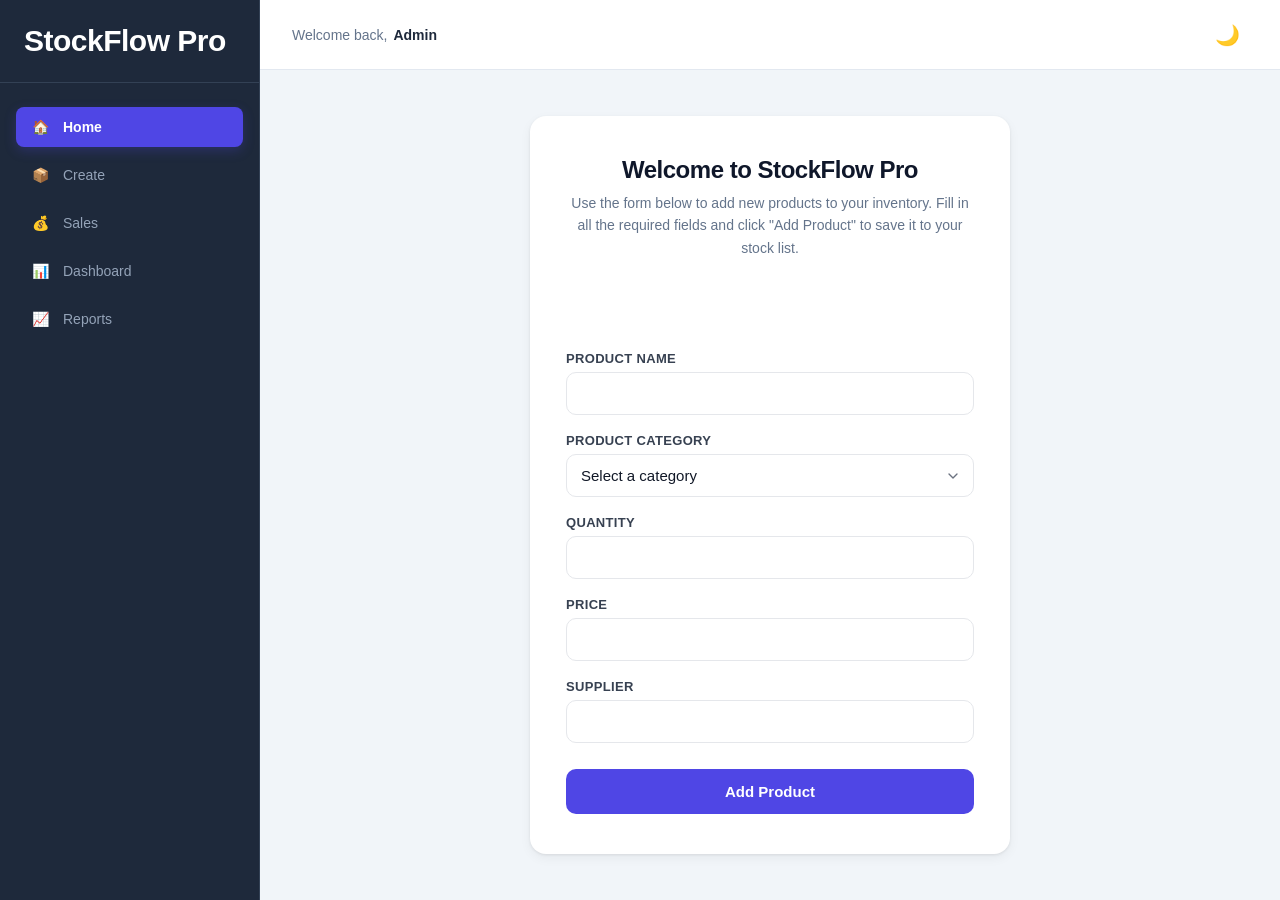
==== form.html @ c55846ee "connected the addProduct to the Dom and improveed it" ====
<!DOCTYPE html>
<html lang="en">

<head>
    <meta charset="UTF-8">
    <meta name="viewport" content="width=device-width, initial-scale=1.0">
    <title>StockFlow Pro</title>
    <link rel="stylesheet" href="./assets/css/styles.css">
    <link rel="stylesheet" href="./assets/css/form.css">
</head>

<body>
    <div class="app-layout">
        <aside class="sidebar">
            <div class="sidebar__brand">
                <h2 class="sidebar__title">StockFlow Pro</h2>
            </div>

            <nav class="sidebar__nav">
                <ul class="sidebar__menu">
                    <li class="sidebar__item">
                        <a href="index.html" class="sidebar__link sidebar__link--active">
                            <span class="sidebar__icon">🏠</span> Home
                        </a>
                    </li>
                    <li class="sidebar__item">
                        <a href="form.html" class="sidebar__link">
                            <span class="sidebar__icon">📦</span> Create
                        </a>
                    </li>
                    <li class="sidebar__item">
                        <a href="#" class="sidebar__link">
                            <span class="sidebar__icon">💰</span> Sales
                        </a>
                    </li>
                    <li class="sidebar__item">
                        <a href="#" class="sidebar__link">
                            <span class="sidebar__icon">📊</span> Dashboard
                        </a>
                    </li>
                    <li class="sidebar__item">
                        <a href="#" class="sidebar__link">
                            <span class="sidebar__icon">📈</span> Reports
                        </a>
                    </li>
                </ul>
            </nav>
        </aside>
           <div class="main-viewport">

            <!-- 4. TOP UTILITY HEADER -->
            <header class="top-bar">
               

                <div class="top-bar__actions">
                    

                    <div class="user-badge">
                        <span class="user-badge__greeting">Welcome back,</span>
                        <strong class="user-badge__name">Admin</strong>
                    </div>
                </div>
                <button id="darkModeToggle" class="top-bar__btn-toggle" aria-label="Toggle dark mode">🌙</button>
            </header>

            <!-- 5. DYNAMIC CONTENT CONTAINER -->
            <main id="form-content" class="form-content">
                <!-- Single wrapper inside main makes managing grid/flex spacing for dashboard cards incredibly easy -->
                <div class="form-container">
                    <h1 class="form-container__title">Welcome to StockFlow Pro</h1>
                    <p class="form-container__description">Use the form below to add new products to your inventory. Fill in all the required fields and click "Add Product" to save it to your stock list.</p>
                    <div class="user-feedback">
                        
                    </div>
                    <form id="productForm" class="product-form" >
                        <div class="form-group">
                            <label for="productName" class="form-label">Product Name</label>
                            <input type="text" id="productName" name="productName" class="form-input" required>
                        </div>
                        <div class="form-group">
                            <label for="productCategory" class="form-label">Product Category</label>
                            <select id = "productCategory" name="productCategory" class="form-input" required>
                                <option value="">Select a category</option>
                                <option value="electronics">Electronics</option>
                                <option value="sports">Sports</option>
                                <option value="furniture">Furniture</option>
                                <option value="books">Books</option>
                            </select>
                        </div>
                        <div class="form-group">
                            <label for="productQuantity" class="form-label">Quantity</label>
                            <input type="number" id="productQuantity" name="productQuantity" class="form-input" required min="0">       
                        </div>
                        <div class="form-group">
                            <label for = "productPrice" class="form-label" >Price</label>
                            <input type="number" id="productPrice" name="productPrice" class="form-input" required min="0" step="0.01">
                        </div>
                        <div class="form-group">
                            <label for="productSupplier" class="form-label">Supplier</label>
                            <input type="text" id="productSupplier" name="productSupplier" class="form-input" required>
                        </div>
                        <button type="submit" class="form-btn">Add Product</button>
                    </form>
                </div>
            </main>
            

        </div>
    </div>
    <script type="module" src="./js/data.js"></script>
    <script type="module" src="./js/form.js"></script>
</body>
</html>
---- assets/css/styles.css ----
/* ==========================================================================
   1. GLOBAL RESETS & BASE STYLES
   ========================================================================== */
* {
    margin: 0;
    padding: 0;
    box-sizing: border-box;
}

body {
    font-family: -apple-system, BlinkMacSystemFont, "Segoe UI", Roboto, Helvetica, Arial, sans-serif;
    height: 100vh;
    overflow: hidden;
    background-color: #f8fafc;
    color: #0f172a;
    -webkit-font-smoothing: antialiased;
}

/* ==========================================================================
   2. MASTER APP LAYOUT INTERFACE
   ========================================================================== */
.app-layout {
    display: flex;
    width: 100vw;
    height: 100vh;
}

.main-viewport {
    flex: 1;
    display: flex;
    flex-direction: column;
    height: 100%;
}

/* ==========================================================================
   3. SIDEBAR COMPONENT (Enhanced Breathing Room & Contrast)
   ========================================================================== */
.sidebar {
    background-color: #1e293b; /* Swapped generic #333 for a deep slate for modern look */
    width: 260px;
    height: 100vh;
    flex-shrink: 0;
    display: flex;
    flex-direction: column;
    border-right: 1px solid #334155;
}

.sidebar__brand {
    color: #ffffff;
    font-size: 20px;
    font-weight: 700;
    padding: 24px; /* Increased breathing room */
    letter-spacing: -0.5px;
    border-bottom: 1px solid #334155;
    display: flex;
    align-items: center;
    gap: 12px;
}

.sidebar__nav {
    flex: 1;
    padding: 24px 16px; /* Increased lateral and vertical menu container padding */
}

.sidebar__menu {
    list-style: none;
    display: flex;
    flex-direction: column;
    gap: 8px; /* Smooth, distinct element gap */
}

.sidebar__link {
    display: flex;
    align-items: center;
    gap: 14px;
    color: #94a3b8; /* Cleaner unselected contrast ratio */
    text-decoration: none;
    padding: 12px 16px;
    border-radius: 8px;
    font-size: 14px;
    font-weight: 500;
    transition: all 0.2s cubic-bezier(0.4, 0, 0.2, 1);
}

/* State Adjustments */
.sidebar__link:hover {
    background-color: #273549; 
    color: #f8fafc;
}

/* High Contrast Active State Strategy */
.sidebar__link--active {
    background-color: #4f46e5; 
    color: #ffffff !important;
    font-weight: 600;
    box-shadow: 0 4px 12px rgba(79, 70, 229, 0.25); /* Makes the current view distinct */
}

/* ==========================================================================
   4. TOP BAR UTILITIES (Prominent, Expanded Search Box)
   ========================================================================== */
.top-bar {
    height: 70px;
    padding: 0 32px; /* Increased padding from 20px for open execution */
    display: flex;
    justify-content: space-between;
    align-items: center;
    border-bottom: 1px solid #e2e8f0;
    background-color: #ffffff;
    flex-shrink: 0;
}

/* Expanded & Prominent Search Design */
.top-bar__search-box {
    display: flex;
    align-items: center;
    flex: 1;
    max-width: 500px; /* Widened the search cap from 400px to 500px */
}

.top-bar__search-input {
    width: 100%;
    padding: 12px 18px; /* Deeper padding input for luxurious feel */
    font-size: 14px;
    border: 1px solid #cbd5e1;
    border-radius: 10px; /* Marginally smoother curve */
    background-color: #f1f5f9; /* Darkened background variant for visibility contrast */
    color: #1e293b;
    outline: none;
    transition: all 0.2s ease;
}

.top-bar__search-input:focus {
    background-color: #ffffff;
    border-color: #4f46e5;
    box-shadow: 0 0 0 4px rgba(79, 70, 229, 0.15); /* More prominent focus ring glow */
}

/* Action Groups */
.top-bar__actions {
    display: flex;
    align-items: center;
    gap: 24px;
}

.top-bar__btn-toggle {
    background: none;
    border: none;
    font-size: 20px;
    cursor: pointer;
    padding: 8px;
    border-radius: 50%;
    display: flex;
    align-items: center;
    justify-content: center;
    color: #475569;
    transition: all 0.2s ease;
}

.top-bar__btn-toggle:hover {
    background-color: #f1f5f9;
    color: #0f172a;
}

/* User Badge Identity */
.user-badge {
    display: flex;
    align-items: center;
    gap: 6px;
    font-size: 14px;
}

.user-badge__greeting {
    color: #64748b;
}

.user-badge__name {
    color: #1e293b;
    font-weight: 600;
}

/* ==========================================================================
   5. WORKSPACE WORK AREA
   ========================================================================== */
.content-view {
    flex: 1;
    padding: 40px; /* Increased content boundary padding for modern structure layouts */
    overflow-y: auto;
}

/* ==========================================================================
   6. UTILITY / ACCESSIBILITY ARTIFACTS
   ========================================================================== */
.sr-only {
    position: absolute;
    width: 1px;
    height: 1px;
    padding: 0;
    margin: -1px;
    overflow: hidden;
    clip: rect(0, 0, 0, 0);
    border: 0;
}


.table-responsive {
    width: 100%;
    overflow-x: auto; /* Safety slide block layout on lower resolution devices */
    background-color: #ffffff;
    border: 1px solid #e2e8f0;
    border-radius: 12px;
    box-shadow: 0 4px 6px -1px rgba(0, 0, 0, 0.05);
}

.inventory-table {
    width: 100%;
    border-collapse: collapse; /* Shares single clean wireframes borders */
    text-align: left;
    font-size: 14px;
    min-width: 700px;
}

.inventory-table thead tr {
    background-color: #f8fafc;
    border-bottom: 1px solid #e2e8f0;
}

.inventory-table th {
    padding: 16px 24px;
    font-weight: 600;
    color: #475569;
    text-transform: uppercase;
    font-size: 12px;
    letter-spacing: 0.5px;
}

.inventory-table__row {
    border-bottom: 1px solid #f1f5f9;
    background-color: #ffffff;
    /* UPGRADED: Added a smooth cubic-bezier transition for background shifts */
    transition: background-color 0.2s cubic-bezier(0.4, 0, 0.2, 1);
}
.inventory-table__row:hover {
    background-color: #f8fafcc5; /* Gentle slate tint on hover */
    cursor: pointer;

}
.inventory-table__row:last-child {
    border-bottom: none;
}


/* Warning Modifier Row Treatment for Low Items */
.inventory-table__row--alert {
    background-color: #fff7ed; /* Warning tint */
    /* UPGRADED: Ensure the alert row also shares the smooth transition */
    transition: background-color 0.2s cubic-bezier(0.4, 0, 0.2, 1);
}

.inventory-table__row--alert:hover {
    background-color: #ffedd5; /* Smooth shift to deeper warning tint */
}
.content-view__title {
    font-size: 24px;
    font-weight: 700;
    color: #0f172a;
    margin-bottom: 24px;
    letter-spacing: -0.5px;
}
.inventory-table__cell {
    padding: 16px 24px;
    color: #334155;
    vertical-align: middle;
}

/* Micro Helpers */
.font-medium { font-weight: 500; color: #0f172a; }
.font-bold { font-weight: 600; }
.text-muted { color: #64748b; }
.text-indigo { color: #4f46e5; }

/* ==========================================================================
   7. STATUS PILL BADGES
   ========================================================================== */
.badge {
    display: inline-flex;
    align-items: center;
    justify-content: center;
    /* UPGRADED: Increased padding from 6px 12px for better visual presence */
    padding: 6px 14px; 
    border-radius: 9999px;
    font-size: 12px;
    font-weight: 600;
    line-height: 1.2; /* Tweaked line-height to center text perfectly */
    text-align: center;
    letter-spacing: 0.3px;
}

.badge--success {
    background-color: #dcfce7;
    color: #166534;
}

.badge--danger {
    background-color: #fee2e2;
    color: #991b1b;
}


/* ============================================
   DIALOG / MODAL - Modern Centered Design
   ============================================ */

/* Native dialog backdrop - dark overlay */
.product-modal::backdrop {
    background: rgba(15, 23, 42, 0.6);
    backdrop-filter: blur(4px);
    transition: opacity 0.3s ease;
}

/* Dialog container - centered by browser natively */
.product-modal {
    position: fixed;
    inset: 0;
    margin: auto;
    padding: 0;
    border: none;
    border-radius: 16px;
    box-shadow: 
        0 25px 50px -12px rgba(0, 0, 0, 0.25),
        0 0 0 1px rgba(255, 255, 255, 0.1);
    background: #ffffff;
    max-width: 520px;
    width: 90%;
    max-height: 85vh;
    overflow: hidden;
    
    /* Animation */
    animation: modal-enter 0.3s cubic-bezier(0.16, 1, 0.3, 1);
}

@keyframes modal-enter {
    from {
        opacity: 0;
        transform: scale(0.96) translateY(10px);
    }
    to {
        opacity: 1;
        transform: scale(1) translateY(0);
    }
}

/* Modal content wrapper */
.product-modal__content {
    display: flex;
    flex-direction: column;
    max-height: 85vh;
}

/* Header */
.product-modal__header {
    display: flex;
    align-items: center;
    justify-content: space-between;
    padding: 20px 24px;
    border-bottom: 1px solid #e2e8f0;
    background: #f8fafc;
    border-radius: 16px 16px 0 0;
}

.product-modal__header h2 {
    margin: 0;
    font-size: 1.25rem;
    font-weight: 600;
    color: #0f172a;
    letter-spacing: -0.025em;
}

/* Close button */
.btn-close {
    display: flex;
    align-items: center;
    justify-content: center;
    width: 32px;
    height: 32px;
    border: none;
    border-radius: 8px;
    background: transparent;
    color: #64748b;
    font-size: 1.5rem;
    line-height: 1;
    cursor: pointer;
    transition: all 0.2s ease;
}

.btn-close:hover {
    background: #e2e8f0;
    color: #0f172a;
}

.btn-close:active {
    transform: scale(0.95);
}

/* Body */
.product-modal__body {
    padding: 24px;
    overflow-y: auto;
}

/* Detail grid inside modal */
.modal-detail-grid {
    display: grid;
    gap: 16px;
}

.modal-detail-grid p {
    display: flex;
    align-items: baseline;
    margin: 0;
    font-size: 0.9375rem;
    line-height: 1.5;
    color: #334155;
}

.modal-detail-grid strong {
    min-width: 100px;
    color: #64748b;
    font-weight: 500;
    font-size: 0.875rem;
    text-transform: uppercase;
    letter-spacing: 0.025em;
}

.modal-detail-grid span {
    flex: 1;
    word-break: break-word;
}

/* Utility classes for modal content */
.modal-detail-grid .text-muted {
    color: #94a3b8;
    font-family: 'SF Mono', Monaco, monospace;
    font-size: 0.8125rem;
}

.modal-detail-grid .text-indigo {
    color: #4f46e5;
}

.modal-detail-grid .font-bold {
    font-weight: 700;
}

/* Badge in modal */
.modal-detail-grid .badge {
    display: inline-flex;
    align-items: center;
    padding: 4px 12px;
    border-radius: 9999px;
    font-size: 0.8125rem;
    font-weight: 600;
}

.badge--success {
    background: #dcfce7;
    color: #166534;
}

.badge--danger {
    background: #fee2e2;
    color: #991b1b;
}
/* ============================================
   MODAL BUTTONS
   ============================================ */

.modal-buttons {
    display: flex;
    gap: 12px;
    margin-top: 20px;
    padding-top: 16px;
    border-top: 1px solid #e2e8f0;
}

/* Base button styles */
.btn {
    display: inline-flex;
    align-items: center;
    justify-content: center;
    padding: 10px 20px;
    border: none;
    border-radius: 8px;
    font-size: 0.875rem;
    font-weight: 600;
    cursor: pointer;
    transition: all 0.2s ease;
    min-width: 80px;
}

.btn:hover {
    transform: translateY(-1px);
}

.btn:active {
    transform: translateY(0);
}

/* Primary button (Edit) */
.btn--primary {
    background: #4f46e5;
    color: #ffffff;
}

.btn--primary:hover {
    background: #4338ca;
    box-shadow: 0 4px 12px rgba(79, 70, 229, 0.3);
}

/* Danger button (Delete) */
.btn--danger {
    background: #ef4444;
    color: #ffffff;
}

.btn--danger:hover {
    background: #dc2626;
    box-shadow: 0 4px 12px rgba(239, 68, 68, 0.3);
}

/* ============================================
   ACCESSIBILITY
   ============================================ */

/* Screen reader only */
.sr-only {
    position: absolute;
    width: 1px;
    height: 1px;
    padding: 0;
    margin: -1px;
    overflow: hidden;
    clip: rect(0, 0, 0, 0);
    white-space: nowrap;
    border-width: 0;
}

/* Reduced motion preference */
@media (prefers-reduced-motion: reduce) {
    .product-modal {
        animation: none;
    }
    
    .product-modal::backdrop {
        backdrop-filter: none;
    }
}
---- assets/css/form.css ----
/* ============================================
   FORM CONTENT - Centers in remaining viewport
   ============================================ */

.form-content {
    flex: 1;
    display: flex;
    align-items: center;
    justify-content: center;
    padding: 32px 24px;
    background: #f1f5f9;
}

.main-viewport {
        overflow-y: auto;

}

/* ============================================
   FORM CONTAINER - Modern Card
   ============================================ */

.form-container {
    width: 100%;
    max-width: 480px;
    background: #ffffff;
    border-radius: 16px;
    padding: 40px 36px;
    box-shadow: 
        0 1px 3px rgba(0, 0, 0, 0.08),
        0 4px 12px rgba(0, 0, 0, 0.05);
}

.form-container__title {
    margin: 0 0 8px 0;
    font-size: 1.5rem;
    font-weight: 700;
    color: #0f172a;
    text-align: center;
    letter-spacing: -0.02em;
}

.form-container__description {
    margin: 0 0 28px 0;
    font-size: 0.875rem;
    line-height: 1.6;
    color: #64748b;
    text-align: center;
}

/* ============================================
   FORM FIELDS
   ============================================ */

.product-form {
    display: flex;
    flex-direction: column;
    gap: 18px;
}

.form-group {
    display: flex;
    flex-direction: column;
    gap: 6px;
}

.form-label {
    font-size: 0.8125rem;
    font-weight: 600;
    color: #374151;
    text-transform: uppercase;
    letter-spacing: 0.025em;
}

.form-input {
    padding: 12px 14px;
    border: 1.5px solid #e5e7eb;
    border-radius: 10px;
    font-size: 0.9375rem;
    color: #111827;
    background: #ffffff;
    transition: all 0.2s ease;
    outline: none;
    width: 100%;
    box-sizing: border-box;
}

.form-input:hover {
    border-color: #d1d5db;
}

.form-input:focus {
    border-color: #4f46e5;
    box-shadow: 0 0 0 3px rgba(79, 70, 229, 0.12);
}

.form-input::placeholder {
    color: #9ca3af;
}

/* Select dropdown */
select.form-input {
    cursor: pointer;
    appearance: none;
    background-image: url("data:image/svg+xml,%3Csvg xmlns='http://www.w3.org/2000/svg' width='16' height='16' viewBox='0 0 24 24' fill='none' stroke='%236b7280' stroke-width='2' stroke-linecap='round' stroke-linejoin='round'%3E%3Cpolyline points='6 9 12 15 18 9'%3E%3C/polyline%3E%3C/svg%3E");
    background-repeat: no-repeat;
    background-position: right 12px center;
    padding-right: 40px;
}

/* Remove number spinners */
input[type="number"].form-input::-webkit-inner-spin-button,
input[type="number"].form-input::-webkit-outer-spin-button {
    -webkit-appearance: none;
    margin: 0;
}

/* ============================================
   SUBMIT BUTTON
   ============================================ */

.form-btn {
    margin-top: 8px;
    padding: 14px 24px;
    border: none;
    border-radius: 10px;
    background: #4f46e5;
    color: #ffffff;
    font-size: 0.9375rem;
    font-weight: 600;
    cursor: pointer;
    transition: all 0.2s ease;
    width: 100%;
}

.form-btn:hover {
    background: #4338ca;
    transform: translateY(-1px);
    box-shadow: 0 4px 14px rgba(79, 70, 229, 0.35);
}

.form-btn:active {
    transform: translateY(0);
}
/* ============================================
   USER FEEDBACK MESSAGES
   ============================================ */

.user-feedback {
    margin-bottom: 20px;
    min-height: 44px; /* Prevents layout shift when message appears */
}

.user-feedback p {
    margin: 0;
    padding: 12px 16px;
    border-radius: 10px;
    font-size: 0.875rem;
    font-weight: 500;
    display: flex;
    align-items: center;
    gap: 8px;
    animation: feedback-slide 0.3s ease;
}

@keyframes feedback-slide {
    from {
        opacity: 0;
        transform: translateY(-8px);
    }
    to {
        opacity: 1;
        transform: translateY(0);
    }
}

/* Error state */
.user-feedback .error {
    background: #fee2e2;
    color: #991b1b;
    border: 1px solid #fecaca;
}

.user-feedback .error::before {
    content: '⚠';
    font-size: 1rem;
}

/* Success state */
.user-feedback .success {
    background: #dcfce7;
    color: #166534;
    border: 1px solid #bbf7d0;
}

.user-feedback .success::before {
    content: '✓';
    font-size: 1rem;
    font-weight: 700;
}

/* ============================================
   RESPONSIVE
   ============================================ */

@media (max-width: 768px) {
    .form-content {
        padding: 20px 16px;
    }

    .form-container {
        padding: 28px 24px;
        border-radius: 12px;
    }

    .form-container__title {
        font-size: 1.25rem;
    }
}
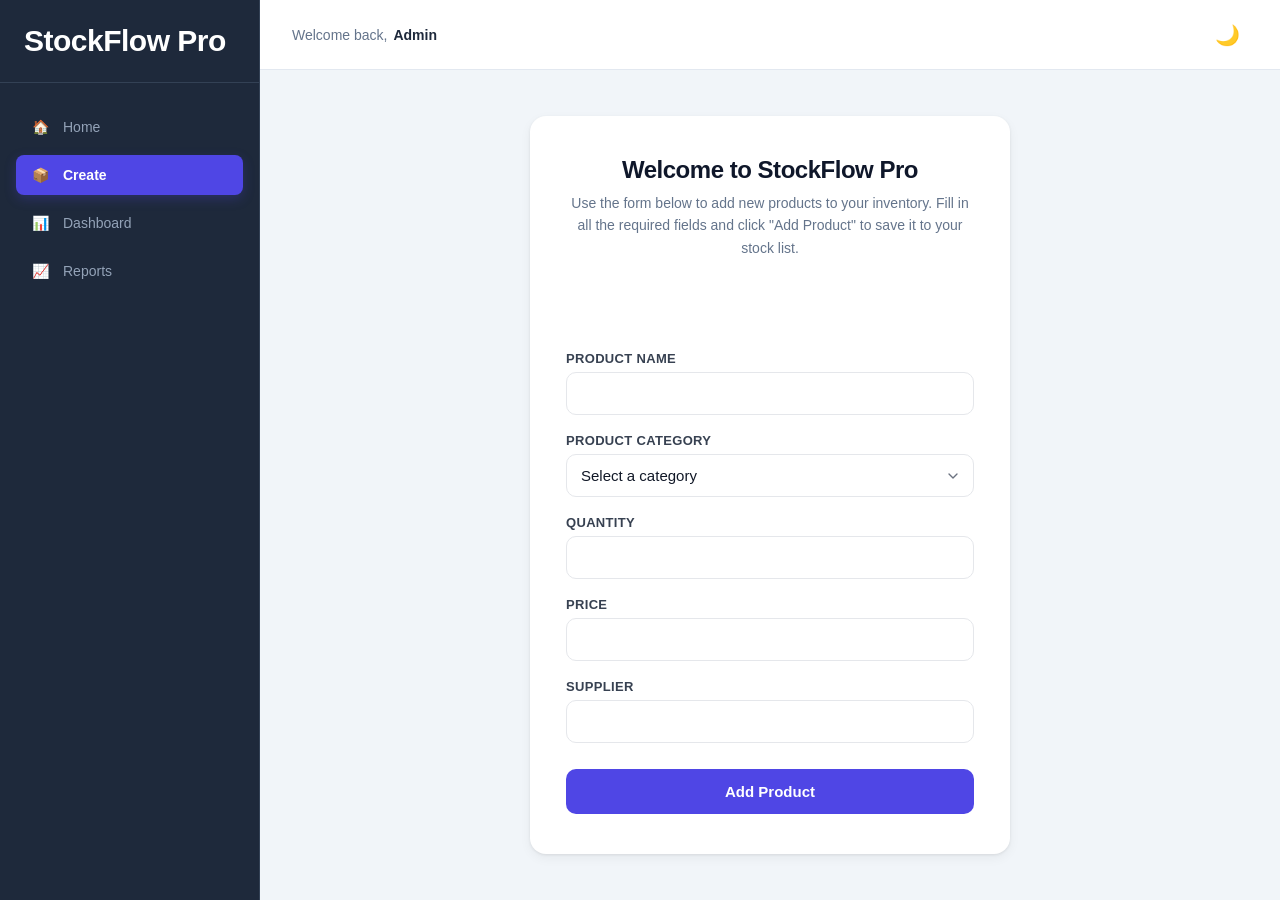
==== commit 77f62160: "finished the dashboard with chart.js" ====
--- a/form.html
+++ b/form.html
@@ -29,12 +29,7 @@
                         </a>
                     </li>
                     <li class="sidebar__item">
-                        <a href="#" class="sidebar__link">
-                            <span class="sidebar__icon">💰</span> Sales
-                        </a>
-                    </li>
-                    <li class="sidebar__item">
-                        <a href="#" class="sidebar__link">
+                        <a href="dashboard.html" class="sidebar__link">
                             <span class="sidebar__icon">📊</span> Dashboard
                         </a>
                     </li>
--- a/assets/css/styles.css
+++ b/assets/css/styles.css
@@ -1,7 +1,9 @@
 /* ==========================================================================
    1. GLOBAL RESETS & BASE STYLES
    ========================================================================== */
-* {
+*,
+*::before,
+*::after {
     margin: 0;
     padding: 0;
     box-sizing: border-box;
@@ -17,7 +19,7 @@
 }
 
 /* ==========================================================================
-   2. MASTER APP LAYOUT INTERFACE
+   2. APP LAYOUT
    ========================================================================== */
 .app-layout {
     display: flex;
@@ -33,10 +35,10 @@
 }
 
 /* ==========================================================================
-   3. SIDEBAR COMPONENT (Enhanced Breathing Room & Contrast)
+   3. SIDEBAR
    ========================================================================== */
 .sidebar {
-    background-color: #1e293b; /* Swapped generic #333 for a deep slate for modern look */
+    background-color: #1e293b;
     width: 260px;
     height: 100vh;
     flex-shrink: 0;
@@ -49,7 +51,7 @@
     color: #ffffff;
     font-size: 20px;
     font-weight: 700;
-    padding: 24px; /* Increased breathing room */
+    padding: 24px;
     letter-spacing: -0.5px;
     border-bottom: 1px solid #334155;
     display: flex;
@@ -59,21 +61,21 @@
 
 .sidebar__nav {
     flex: 1;
-    padding: 24px 16px; /* Increased lateral and vertical menu container padding */
+    padding: 24px 16px;
 }
 
 .sidebar__menu {
     list-style: none;
     display: flex;
     flex-direction: column;
-    gap: 8px; /* Smooth, distinct element gap */
+    gap: 8px;
 }
 
 .sidebar__link {
     display: flex;
     align-items: center;
     gap: 14px;
-    color: #94a3b8; /* Cleaner unselected contrast ratio */
+    color: #94a3b8;
     text-decoration: none;
     padding: 12px 16px;
     border-radius: 8px;
@@ -82,26 +84,24 @@
     transition: all 0.2s cubic-bezier(0.4, 0, 0.2, 1);
 }
 
-/* State Adjustments */
 .sidebar__link:hover {
-    background-color: #273549; 
+    background-color: #273549;
     color: #f8fafc;
 }
 
-/* High Contrast Active State Strategy */
 .sidebar__link--active {
-    background-color: #4f46e5; 
-    color: #ffffff !important;
+    background-color: #4f46e5;
+    color: #ffffff;
     font-weight: 600;
-    box-shadow: 0 4px 12px rgba(79, 70, 229, 0.25); /* Makes the current view distinct */
-}
-
-/* ==========================================================================
-   4. TOP BAR UTILITIES (Prominent, Expanded Search Box)
+    box-shadow: 0 4px 12px rgba(79, 70, 229, 0.25);
+}
+
+/* ==========================================================================
+   4. TOP BAR
    ========================================================================== */
 .top-bar {
     height: 70px;
-    padding: 0 32px; /* Increased padding from 20px for open execution */
+    padding: 0 32px;
     display: flex;
     justify-content: space-between;
     align-items: center;
@@ -110,21 +110,20 @@
     flex-shrink: 0;
 }
 
-/* Expanded & Prominent Search Design */
 .top-bar__search-box {
     display: flex;
     align-items: center;
     flex: 1;
-    max-width: 500px; /* Widened the search cap from 400px to 500px */
+    max-width: 500px;
 }
 
 .top-bar__search-input {
     width: 100%;
-    padding: 12px 18px; /* Deeper padding input for luxurious feel */
+    padding: 12px 18px;
     font-size: 14px;
     border: 1px solid #cbd5e1;
-    border-radius: 10px; /* Marginally smoother curve */
-    background-color: #f1f5f9; /* Darkened background variant for visibility contrast */
+    border-radius: 10px;
+    background-color: #f1f5f9;
     color: #1e293b;
     outline: none;
     transition: all 0.2s ease;
@@ -133,10 +132,9 @@
 .top-bar__search-input:focus {
     background-color: #ffffff;
     border-color: #4f46e5;
-    box-shadow: 0 0 0 4px rgba(79, 70, 229, 0.15); /* More prominent focus ring glow */
-}
-
-/* Action Groups */
+    box-shadow: 0 0 0 4px rgba(79, 70, 229, 0.15);
+}
+
 .top-bar__actions {
     display: flex;
     align-items: center;
@@ -162,7 +160,6 @@
     color: #0f172a;
 }
 
-/* User Badge Identity */
 .user-badge {
     display: flex;
     align-items: center;
@@ -180,32 +177,28 @@
 }
 
 /* ==========================================================================
-   5. WORKSPACE WORK AREA
+   5. CONTENT AREA
    ========================================================================== */
 .content-view {
     flex: 1;
-    padding: 40px; /* Increased content boundary padding for modern structure layouts */
+    padding: 40px;
     overflow-y: auto;
 }
 
-/* ==========================================================================
-   6. UTILITY / ACCESSIBILITY ARTIFACTS
-   ========================================================================== */
-.sr-only {
-    position: absolute;
-    width: 1px;
-    height: 1px;
-    padding: 0;
-    margin: -1px;
-    overflow: hidden;
-    clip: rect(0, 0, 0, 0);
-    border: 0;
-}
-
-
+.content-view__title {
+    font-size: 24px;
+    font-weight: 700;
+    color: #0f172a;
+    margin-bottom: 24px;
+    letter-spacing: -0.5px;
+}
+
+/* ==========================================================================
+   6. TABLE
+   ========================================================================== */
 .table-responsive {
     width: 100%;
-    overflow-x: auto; /* Safety slide block layout on lower resolution devices */
+    overflow-x: auto;
     background-color: #ffffff;
     border: 1px solid #e2e8f0;
     border-radius: 12px;
@@ -214,7 +207,7 @@
 
 .inventory-table {
     width: 100%;
-    border-collapse: collapse; /* Shares single clean wireframes borders */
+    border-collapse: collapse;
     text-align: left;
     font-size: 14px;
     min-width: 700px;
@@ -237,61 +230,44 @@
 .inventory-table__row {
     border-bottom: 1px solid #f1f5f9;
     background-color: #ffffff;
-    /* UPGRADED: Added a smooth cubic-bezier transition for background shifts */
     transition: background-color 0.2s cubic-bezier(0.4, 0, 0.2, 1);
 }
+
 .inventory-table__row:hover {
-    background-color: #f8fafcc5; /* Gentle slate tint on hover */
+    background-color: #f8fafcc5;
     cursor: pointer;
-
-}
+}
+
 .inventory-table__row:last-child {
     border-bottom: none;
 }
 
-
-/* Warning Modifier Row Treatment for Low Items */
 .inventory-table__row--alert {
-    background-color: #fff7ed; /* Warning tint */
-    /* UPGRADED: Ensure the alert row also shares the smooth transition */
-    transition: background-color 0.2s cubic-bezier(0.4, 0, 0.2, 1);
+    background-color: #fff7ed;
 }
 
 .inventory-table__row--alert:hover {
-    background-color: #ffedd5; /* Smooth shift to deeper warning tint */
-}
-.content-view__title {
-    font-size: 24px;
-    font-weight: 700;
-    color: #0f172a;
-    margin-bottom: 24px;
-    letter-spacing: -0.5px;
-}
+    background-color: #ffedd5;
+}
+
 .inventory-table__cell {
     padding: 16px 24px;
     color: #334155;
     vertical-align: middle;
 }
 
-/* Micro Helpers */
-.font-medium { font-weight: 500; color: #0f172a; }
-.font-bold { font-weight: 600; }
-.text-muted { color: #64748b; }
-.text-indigo { color: #4f46e5; }
-
-/* ==========================================================================
-   7. STATUS PILL BADGES
+/* ==========================================================================
+   7. BADGES
    ========================================================================== */
 .badge {
     display: inline-flex;
     align-items: center;
     justify-content: center;
-    /* UPGRADED: Increased padding from 6px 12px for better visual presence */
-    padding: 6px 14px; 
+    padding: 6px 14px;
     border-radius: 9999px;
     font-size: 12px;
     font-weight: 600;
-    line-height: 1.2; /* Tweaked line-height to center text perfectly */
+    line-height: 1.2;
     text-align: center;
     letter-spacing: 0.3px;
 }
@@ -306,19 +282,169 @@
     color: #991b1b;
 }
 
-
-/* ============================================
-   DIALOG / MODAL - Modern Centered Design
-   ============================================ */
-
-/* Native dialog backdrop - dark overlay */
+/* ==========================================================================
+   8. BUTTONS
+   ========================================================================== */
+.btn {
+    display: inline-flex;
+    align-items: center;
+    justify-content: center;
+    padding: 10px 20px;
+    border: none;
+    border-radius: 8px;
+    font-size: 0.875rem;
+    font-weight: 600;
+    cursor: pointer;
+    transition: all 0.2s ease;
+    min-width: 80px;
+}
+
+.btn:hover {
+    transform: translateY(-1px);
+}
+
+.btn:active {
+    transform: translateY(0);
+}
+
+.btn--sm {
+    padding: 0.25rem 0.75rem;
+    font-size: 0.875rem;
+}
+
+.btn--primary {
+    background: #4f46e5;
+    color: #ffffff;
+}
+
+.btn--primary:hover {
+    background: #4338ca;
+    box-shadow: 0 4px 12px rgba(79, 70, 229, 0.3);
+}
+
+.btn--danger {
+    background: #ef4444;
+    color: #ffffff;
+}
+
+.btn--danger:hover {
+    background: #dc2626;
+    box-shadow: 0 4px 12px rgba(239, 68, 68, 0.3);
+}
+
+.btn--sell {
+    background-color: #10b981;
+    color: white;
+}
+
+.btn--edit {
+    background-color: #6366f1;
+    color: white;
+}
+
+/* ==========================================================================
+   9. ACTION CELL
+   ========================================================================== */
+.action-cell {
+    display: flex;
+    gap: 0.5rem;
+}
+
+/* ==========================================================================
+   10. USER FEEDBACK
+   ========================================================================== */
+.user-feedback {
+    margin-bottom: 20px;
+    min-height: 44px;
+}
+
+.user-feedback p {
+    margin: 0;
+    padding: 12px 16px;
+    border-radius: 10px;
+    font-size: 0.875rem;
+    font-weight: 500;
+    display: flex;
+    align-items: center;
+    gap: 8px;
+    animation: feedback-slide 0.3s ease;
+}
+
+.user-feedback--error {
+    background: #fee2e2;
+    color: #991b1b;
+    border: 1px solid #fecaca;
+}
+
+.user-feedback--error::before {
+    content: '⚠';
+    font-size: 1rem;
+}
+
+.user-feedback--success {
+    background: #dcfce7;
+    color: #166534;
+    border: 1px solid #bbf7d0;
+}
+
+.user-feedback--success::before {
+    content: '✓';
+    font-size: 1rem;
+    font-weight: 700;
+}
+/* ==========================================================================
+   9. ANALYTICS METRIC CHARTS LAYOUT
+   ========================================================================== */
+.dashboard-analytics {
+    display: grid;
+    grid-template-columns: repeat(auto-fit, minmax(340px, 1fr));
+    gap: 32px;
+    width: 100%;
+    margin-top: 24px;
+}
+
+.analytics-card {
+    background-color: #ffffff;
+    border: 1px solid #e2e8f0;
+    border-radius: 12px;
+    padding: 24px;
+    box-shadow: 0 4px 6px -1px rgba(0, 0, 0, 0.05);
+}
+
+.analytics-card__title {
+    font-size: 16px;
+    font-weight: 600;
+    color: #1e293b;
+    margin-bottom: 20px;
+}
+
+/* CRITICAL FOR CHART.JS: Chart.js requires a relative wrapper with a fixed 
+   height to resize gracefully without expanding infinitely down the page */
+.analytics-card__chart-wrapper {
+    position: relative;
+    height: 260px; 
+    width: 100%;
+}
+
+@keyframes feedback-slide {
+    from {
+        opacity: 0;
+        transform: translateY(-8px);
+    }
+    to {
+        opacity: 1;
+        transform: translateY(0);
+    }
+}
+
+/* ==========================================================================
+   11. MODAL
+   ========================================================================== */
 .product-modal::backdrop {
     background: rgba(15, 23, 42, 0.6);
     backdrop-filter: blur(4px);
-    transition: opacity 0.3s ease;
-}
-
-/* Dialog container - centered by browser natively */
+}
+
 .product-modal {
     position: fixed;
     inset: 0;
@@ -326,16 +452,12 @@
     padding: 0;
     border: none;
     border-radius: 16px;
-    box-shadow: 
-        0 25px 50px -12px rgba(0, 0, 0, 0.25),
-        0 0 0 1px rgba(255, 255, 255, 0.1);
+    box-shadow: 0 25px 50px -12px rgba(0, 0, 0, 0.25), 0 0 0 1px rgba(255, 255, 255, 0.1);
     background: #ffffff;
     max-width: 520px;
     width: 90%;
     max-height: 85vh;
     overflow: hidden;
-    
-    /* Animation */
     animation: modal-enter 0.3s cubic-bezier(0.16, 1, 0.3, 1);
 }
 
@@ -350,14 +472,12 @@
     }
 }
 
-/* Modal content wrapper */
 .product-modal__content {
     display: flex;
     flex-direction: column;
     max-height: 85vh;
 }
 
-/* Header */
 .product-modal__header {
     display: flex;
     align-items: center;
@@ -376,7 +496,6 @@
     letter-spacing: -0.025em;
 }
 
-/* Close button */
 .btn-close {
     display: flex;
     align-items: center;
@@ -402,13 +521,11 @@
     transform: scale(0.95);
 }
 
-/* Body */
 .product-modal__body {
     padding: 24px;
     overflow-y: auto;
 }
 
-/* Detail grid inside modal */
 .modal-detail-grid {
     display: grid;
     gap: 16px;
@@ -437,44 +554,12 @@
     word-break: break-word;
 }
 
-/* Utility classes for modal content */
 .modal-detail-grid .text-muted {
     color: #94a3b8;
     font-family: 'SF Mono', Monaco, monospace;
     font-size: 0.8125rem;
 }
 
-.modal-detail-grid .text-indigo {
-    color: #4f46e5;
-}
-
-.modal-detail-grid .font-bold {
-    font-weight: 700;
-}
-
-/* Badge in modal */
-.modal-detail-grid .badge {
-    display: inline-flex;
-    align-items: center;
-    padding: 4px 12px;
-    border-radius: 9999px;
-    font-size: 0.8125rem;
-    font-weight: 600;
-}
-
-.badge--success {
-    background: #dcfce7;
-    color: #166534;
-}
-
-.badge--danger {
-    background: #fee2e2;
-    color: #991b1b;
-}
-/* ============================================
-   MODAL BUTTONS
-   ============================================ */
-
 .modal-buttons {
     display: flex;
     gap: 12px;
@@ -483,56 +568,26 @@
     border-top: 1px solid #e2e8f0;
 }
 
-/* Base button styles */
-.btn {
-    display: inline-flex;
-    align-items: center;
-    justify-content: center;
-    padding: 10px 20px;
-    border: none;
-    border-radius: 8px;
-    font-size: 0.875rem;
-    font-weight: 600;
-    cursor: pointer;
-    transition: all 0.2s ease;
-    min-width: 80px;
-}
-
-.btn:hover {
-    transform: translateY(-1px);
-}
-
-.btn:active {
-    transform: translateY(0);
-}
-
-/* Primary button (Edit) */
-.btn--primary {
-    background: #4f46e5;
-    color: #ffffff;
-}
-
-.btn--primary:hover {
-    background: #4338ca;
-    box-shadow: 0 4px 12px rgba(79, 70, 229, 0.3);
-}
-
-/* Danger button (Delete) */
-.btn--danger {
-    background: #ef4444;
-    color: #ffffff;
-}
-
-.btn--danger:hover {
-    background: #dc2626;
-    box-shadow: 0 4px 12px rgba(239, 68, 68, 0.3);
-}
-
-/* ============================================
-   ACCESSIBILITY
-   ============================================ */
-
-/* Screen reader only */
+/* ==========================================================================
+   12. UTILITIES
+   ========================================================================== */
+.font-medium {
+    font-weight: 500;
+    color: #0f172a;
+}
+
+.font-bold {
+    font-weight: 700;
+}
+
+.text-muted {
+    color: #64748b;
+}
+
+.text-indigo {
+    color: #4f46e5;
+}
+
 .sr-only {
     position: absolute;
     width: 1px;
@@ -545,7 +600,9 @@
     border-width: 0;
 }
 
-/* Reduced motion preference */
+/* ==========================================================================
+   13. ACCESSIBILITY
+   ========================================================================== */
 @media (prefers-reduced-motion: reduce) {
     .product-modal {
         animation: none;
